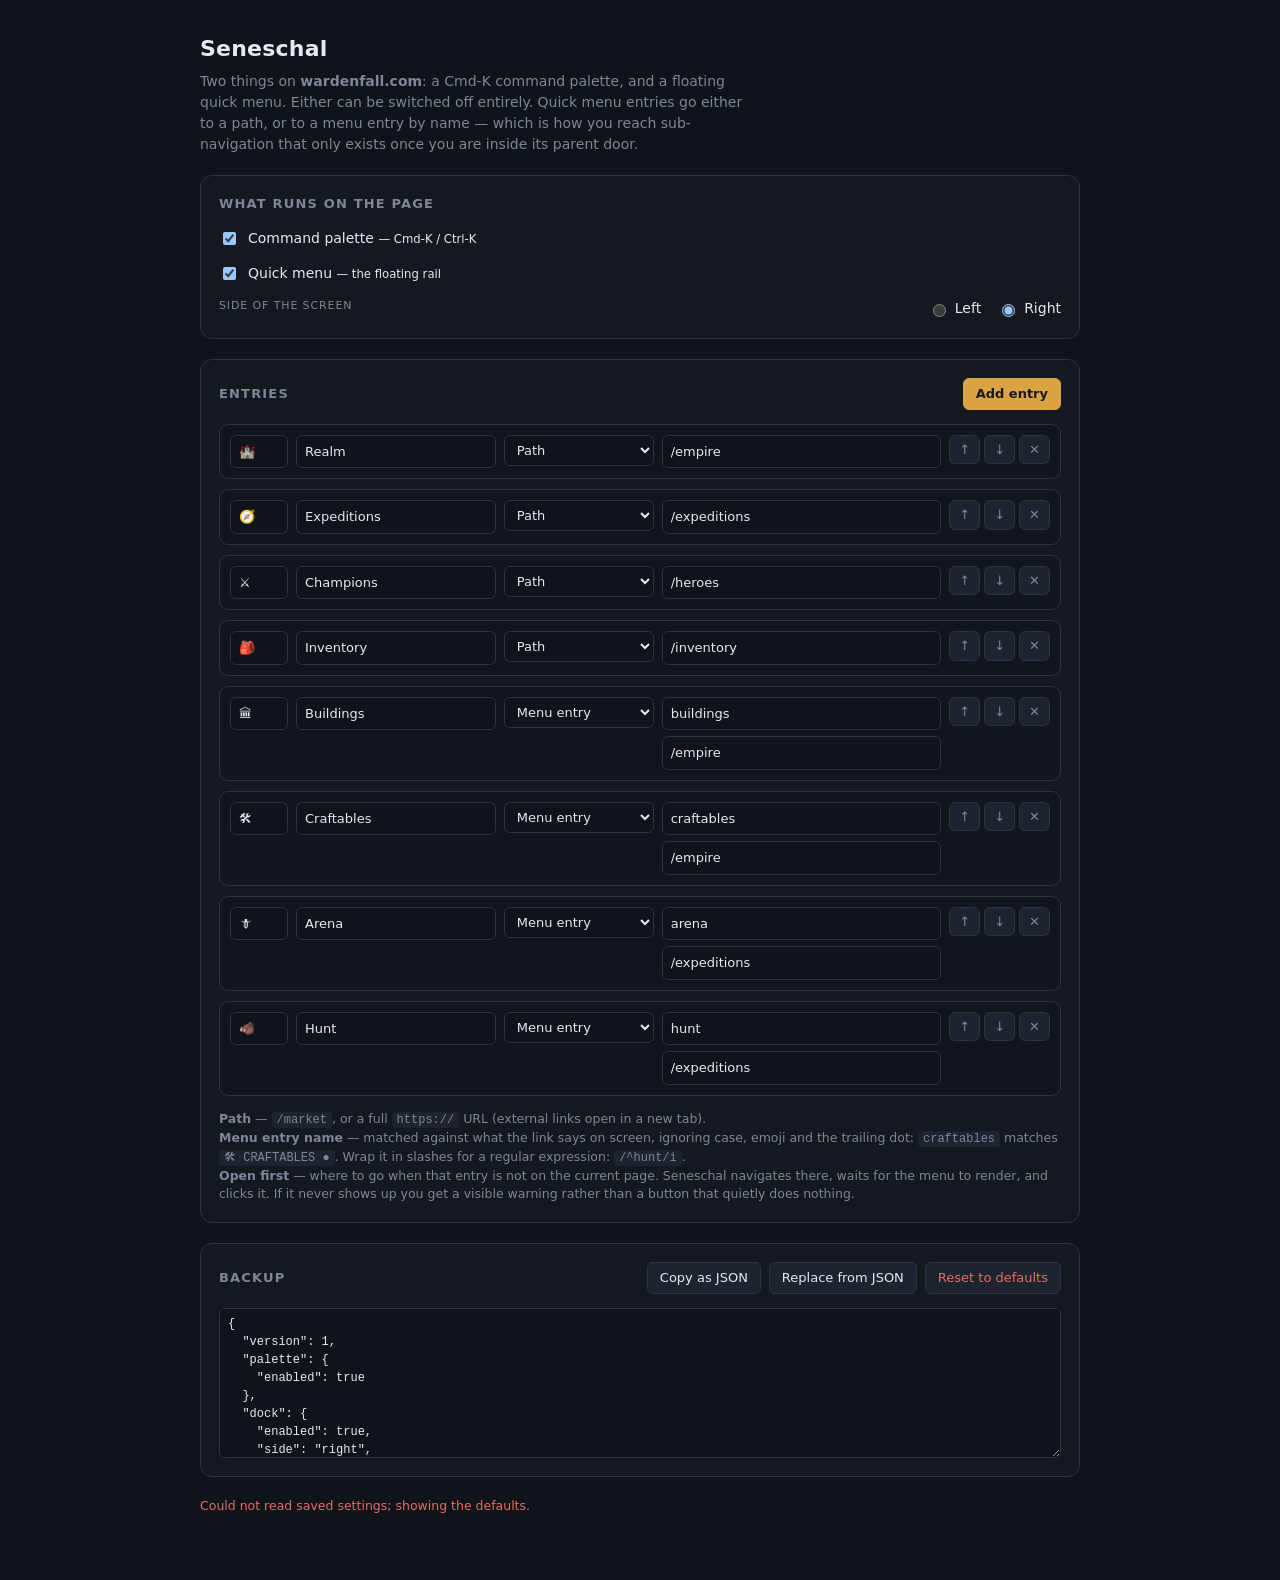
==== options/options.html @ 1e0c8cdc "Add a configurable floating quick menu, on/off toggles, and MRU ordering The quick menu is a rail pi" ====
<!doctype html>
<html lang="en">
<head>
  <meta charset="utf-8" />
  <title>Seneschal — quick menu</title>
  <link rel="stylesheet" href="options.css" />
</head>
<body>
  <main>
    <header class="head">
      <h1>Seneschal</h1>
      <p class="sub">
        Two things on <strong>wardenfall.com</strong>: a Cmd-K command palette, and
        a floating quick menu. Either can be switched off entirely. Quick menu
        entries go either to a path, or to a menu entry by name — which is how you
        reach sub-navigation that only exists once you are inside its parent door.
      </p>
    </header>

    <section class="panel">
      <h2>What runs on the page</h2>
      <label class="row-check">
        <input type="checkbox" id="palette-enabled" />
        <span>Command palette <small>— Cmd-K / Ctrl-K</small></span>
      </label>
      <label class="row-check">
        <input type="checkbox" id="enabled" />
        <span>Quick menu <small>— the floating rail</small></span>
      </label>

      <fieldset class="side">
        <legend>Side of the screen</legend>
        <label><input type="radio" name="side" value="left" /> Left</label>
        <label><input type="radio" name="side" value="right" /> Right</label>
      </fieldset>
    </section>

    <section class="panel">
      <div class="panel-head">
        <h2>Entries</h2>
        <button type="button" id="add" class="primary">Add entry</button>
      </div>
      <div id="items" class="items"></div>
      <p class="hint">
        <strong>Path</strong> — <code>/market</code>, or a full <code>https://</code>
        URL (external links open in a new tab).<br />
        <strong>Menu entry name</strong> — matched against what the link says on
        screen, ignoring case, emoji and the trailing dot: <code>craftables</code>
        matches <code>🛠 CRAFTABLES ●</code>. Wrap it in slashes for a regular
        expression: <code>/^hunt/i</code>.<br />
        <strong>Open first</strong> — where to go when that entry is not on the
        current page. Seneschal navigates there, waits for the menu to render, and
        clicks it. If it never shows up you get a visible warning rather than a
        button that quietly does nothing.
      </p>
    </section>

    <section class="panel">
      <div class="panel-head">
        <h2>Backup</h2>
        <div class="panel-actions">
          <button type="button" id="export">Copy as JSON</button>
          <button type="button" id="import">Replace from JSON</button>
          <button type="button" id="reset" class="danger">Reset to defaults</button>
        </div>
      </div>
      <textarea id="json" spellcheck="false" aria-label="Quick menu configuration as JSON"></textarea>
    </section>

    <p id="status" class="status" role="status" aria-live="polite"></p>
  </main>

  <script src="../src/config.js"></script>
  <script src="options.js"></script>
</body>
</html>
---- options/options.css ----
/* options.css — the quick menu editor. Plain extension page, no shadow root
   needed: nothing else renders here. */

:root {
  color-scheme: dark;
  --bg: #0f131a;
  --panel: #14181f;
  --line: #2c333f;
  --text: #e6e9ef;
  --muted: #7d8798;
  --gold: #d9a441;
  --bad: #e2705f;
}

* { box-sizing: border-box; }

body {
  margin: 0;
  padding: 32px 20px 64px;
  background: var(--bg);
  color: var(--text);
  font-family: ui-sans-serif, system-ui, -apple-system, "Segoe UI", Roboto, sans-serif;
  font-size: 14px;
  line-height: 1.5;
}

main { max-width: 880px; margin: 0 auto; display: flex; flex-direction: column; gap: 20px; }

h1 { margin: 0; font-size: 22px; letter-spacing: 0.01em; }
h2 { margin: 0; font-size: 13px; text-transform: uppercase; letter-spacing: 0.09em; color: var(--muted); }
.sub { margin: 6px 0 0; color: var(--muted); max-width: 62ch; }

.panel {
  background: var(--panel);
  border: 1px solid var(--line);
  border-radius: 12px;
  padding: 18px;
  display: flex;
  flex-direction: column;
  gap: 14px;
}

.panel-head { display: flex; align-items: center; justify-content: space-between; gap: 12px; }
.panel-actions { display: flex; gap: 8px; flex-wrap: wrap; }

.row-check { display: flex; align-items: center; gap: 9px; }

fieldset.side { border: 0; padding: 0; margin: 0; display: flex; align-items: center; gap: 16px; }
fieldset.side legend {
  float: left;
  width: 100%;
  padding: 0 0 6px;
  font-size: 11px;
  text-transform: uppercase;
  letter-spacing: 0.08em;
  color: var(--muted);
}
fieldset.side label { display: flex; align-items: center; gap: 6px; }

.items { display: flex; flex-direction: column; gap: 10px; }

.item {
  display: grid;
  grid-template-columns: 58px minmax(120px, 1fr) 150px minmax(160px, 1.4fr) auto;
  gap: 8px;
  align-items: start;
  padding: 10px;
  border: 1px solid var(--line);
  border-radius: 9px;
  background: #11151c;
}
.item.invalid { border-color: var(--bad); }

.item .stack { display: flex; flex-direction: column; gap: 6px; min-width: 0; }
.item .error { grid-column: 1 / -1; color: var(--bad); font-size: 12px; }
.item .error:empty { display: none; }

.moves { display: flex; gap: 4px; align-items: center; }

input[type="text"], select, textarea {
  width: 100%;
  border: 1px solid var(--line);
  border-radius: 6px;
  background: var(--bg);
  color: var(--text);
  font: inherit;
  font-size: 13px;
  padding: 6px 8px;
}
input[type="text"]:focus, select:focus, textarea:focus { outline: 0; border-color: var(--gold); }
input::placeholder, textarea::placeholder { color: #5c6675; }

textarea { min-height: 150px; font-family: ui-monospace, SFMono-Regular, Menlo, monospace; font-size: 12px; }

button {
  border: 1px solid var(--line);
  border-radius: 6px;
  background: #1d2430;
  color: var(--text);
  font: inherit;
  font-size: 13px;
  padding: 5px 12px;
  cursor: pointer;
}
button:hover { border-color: #3c4553; }
button.primary { background: var(--gold); border-color: var(--gold); color: #17181b; font-weight: 600; }
button.danger { color: var(--bad); }
button.icon { padding: 4px 9px; color: var(--muted); }

.hint { margin: 0; color: var(--muted); font-size: 12.5px; }
.hint code { background: #1d2430; border-radius: 4px; padding: 1px 5px; font-size: 12px; }

.status { margin: 0; min-height: 20px; color: var(--muted); font-size: 12.5px; }
.status.bad { color: var(--bad); }

@media (max-width: 720px) {
  .item { grid-template-columns: 58px 1fr; }
  .moves { grid-column: 1 / -1; justify-content: flex-end; }
}
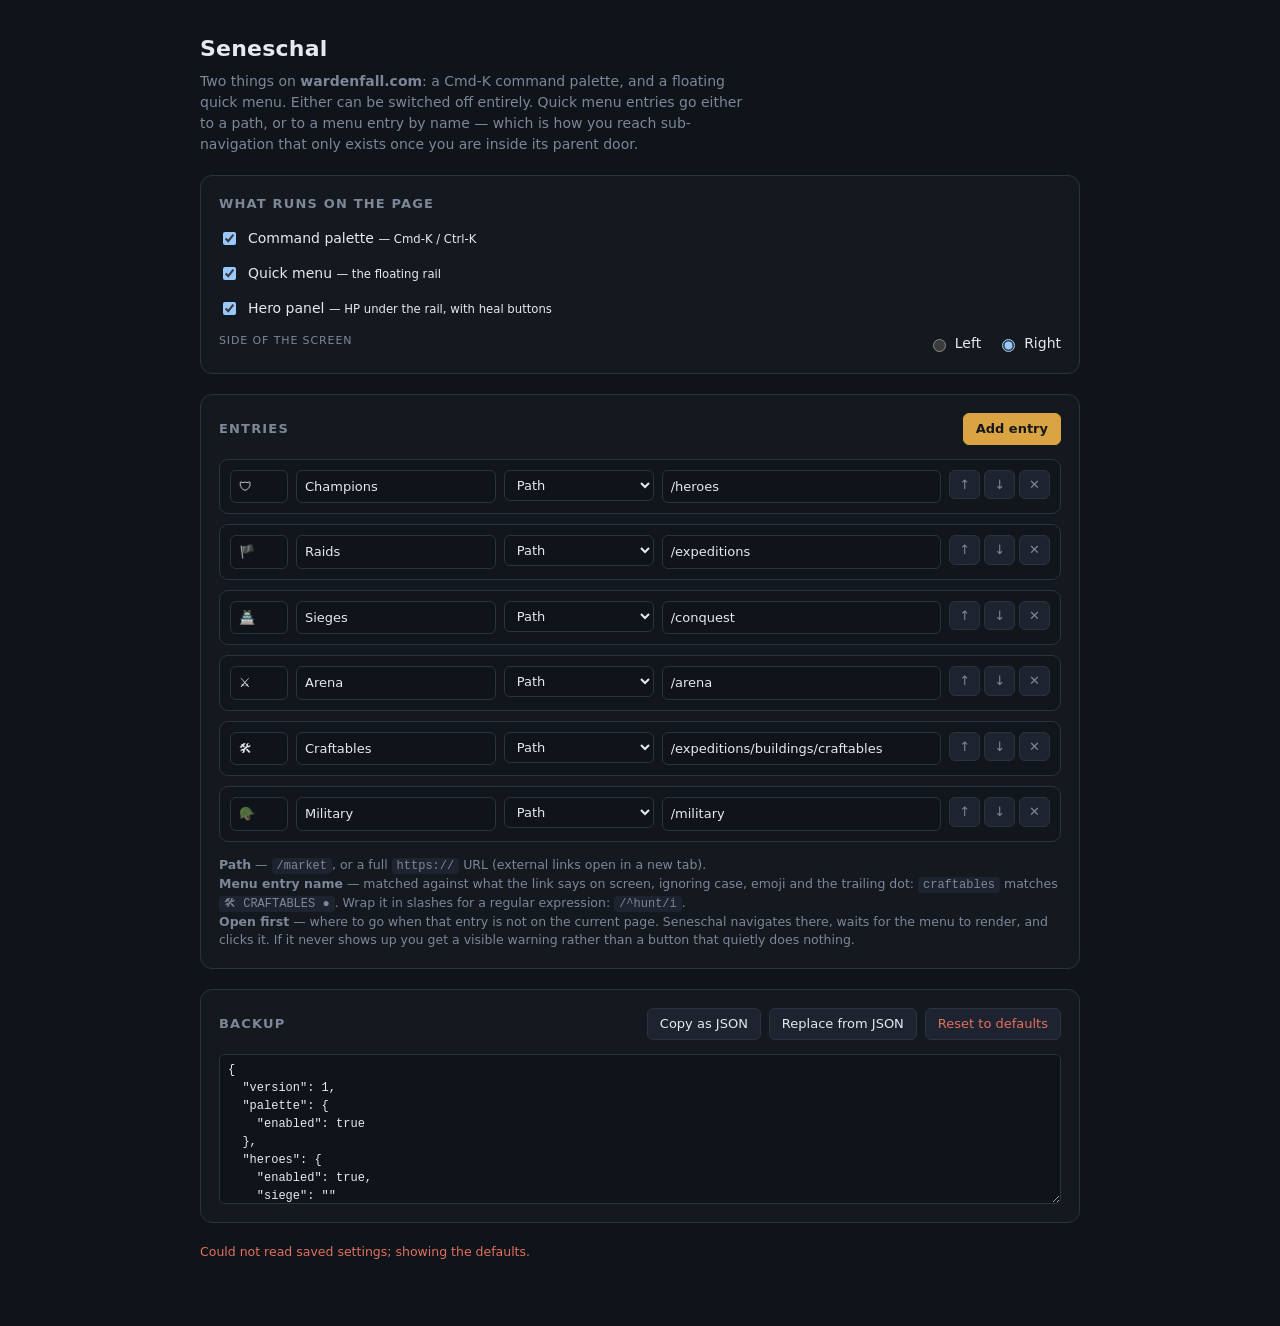
==== commit d2dbc58c: "Add the hero panel, with heal-from-anywhere via a hidden iframe HP for every hero under the quick me" ====
--- a/options/options.html
+++ b/options/options.html
@@ -26,6 +26,10 @@
       <label class="row-check">
         <input type="checkbox" id="enabled" />
         <span>Quick menu <small>— the floating rail</small></span>
+      </label>
+      <label class="row-check">
+        <input type="checkbox" id="heroes-enabled" />
+        <span>Hero panel <small>— HP under the rail, with heal buttons</small></span>
       </label>
 
       <fieldset class="side">
